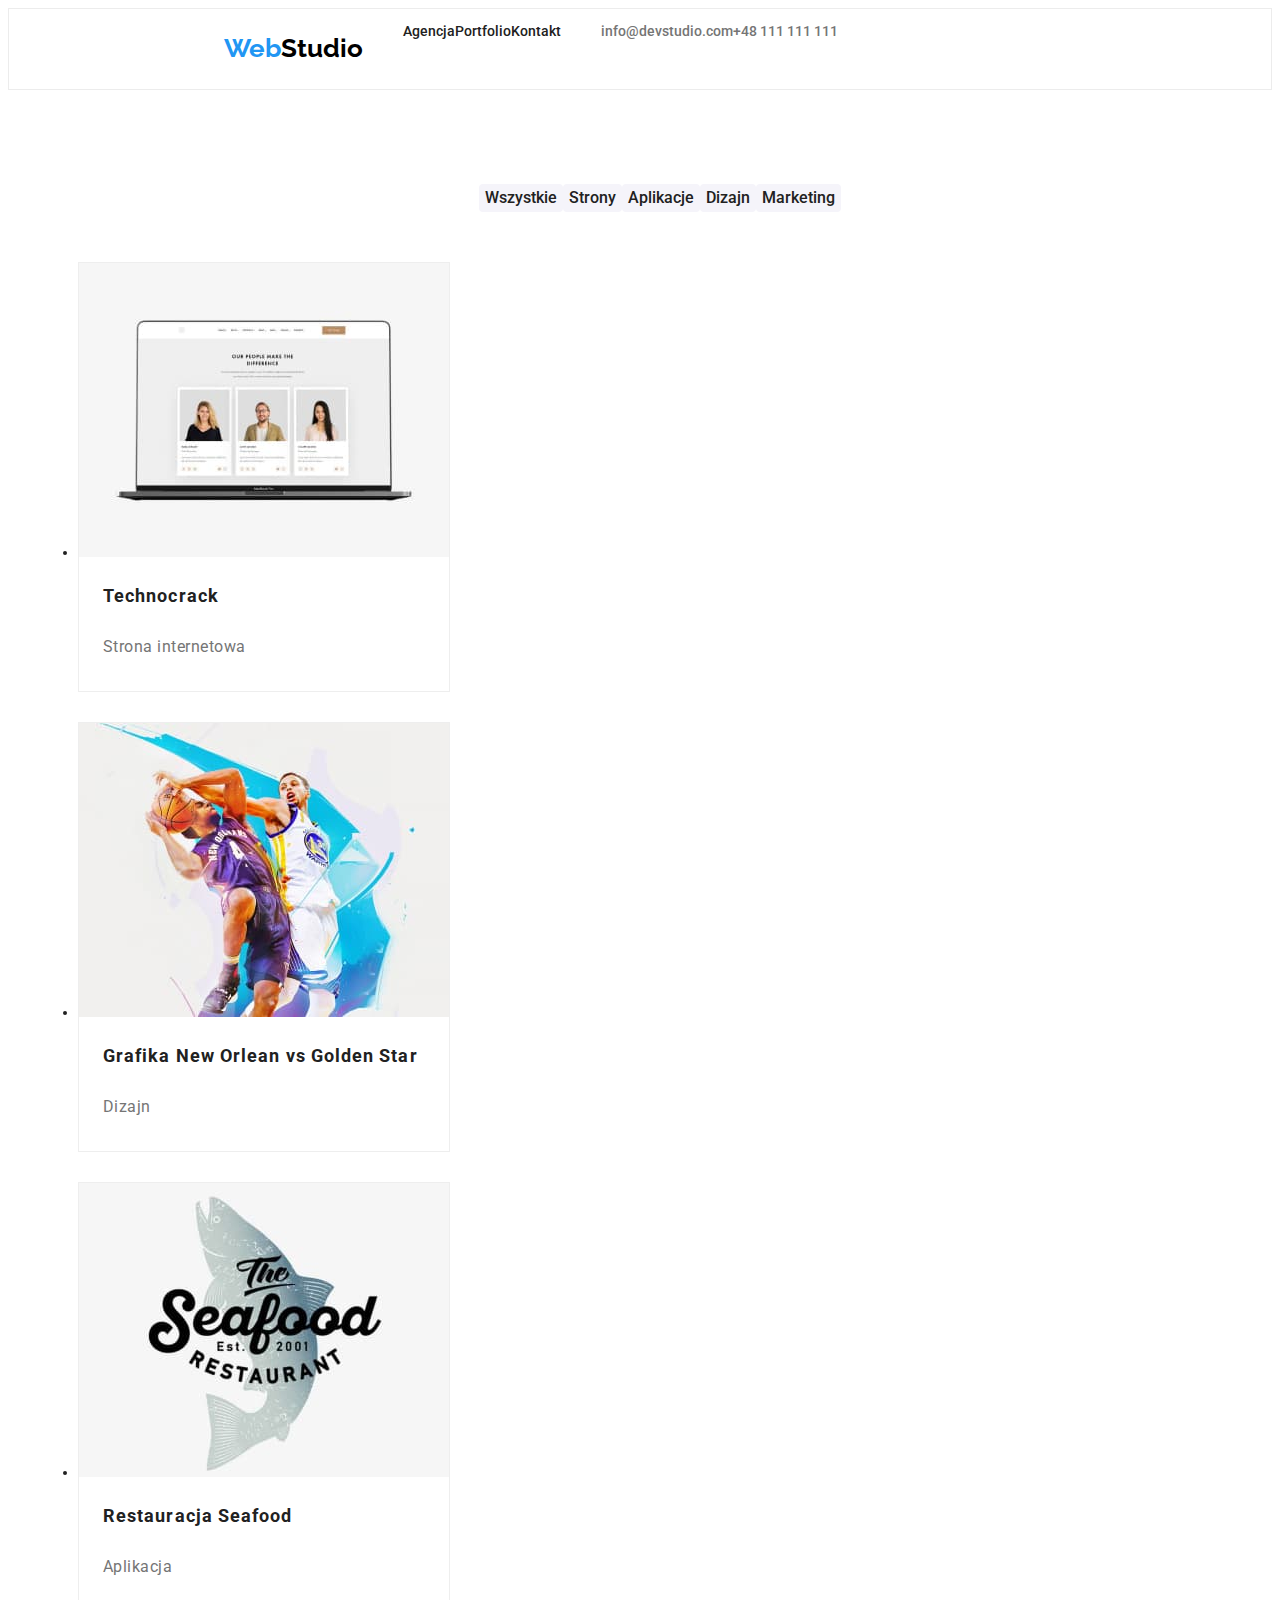
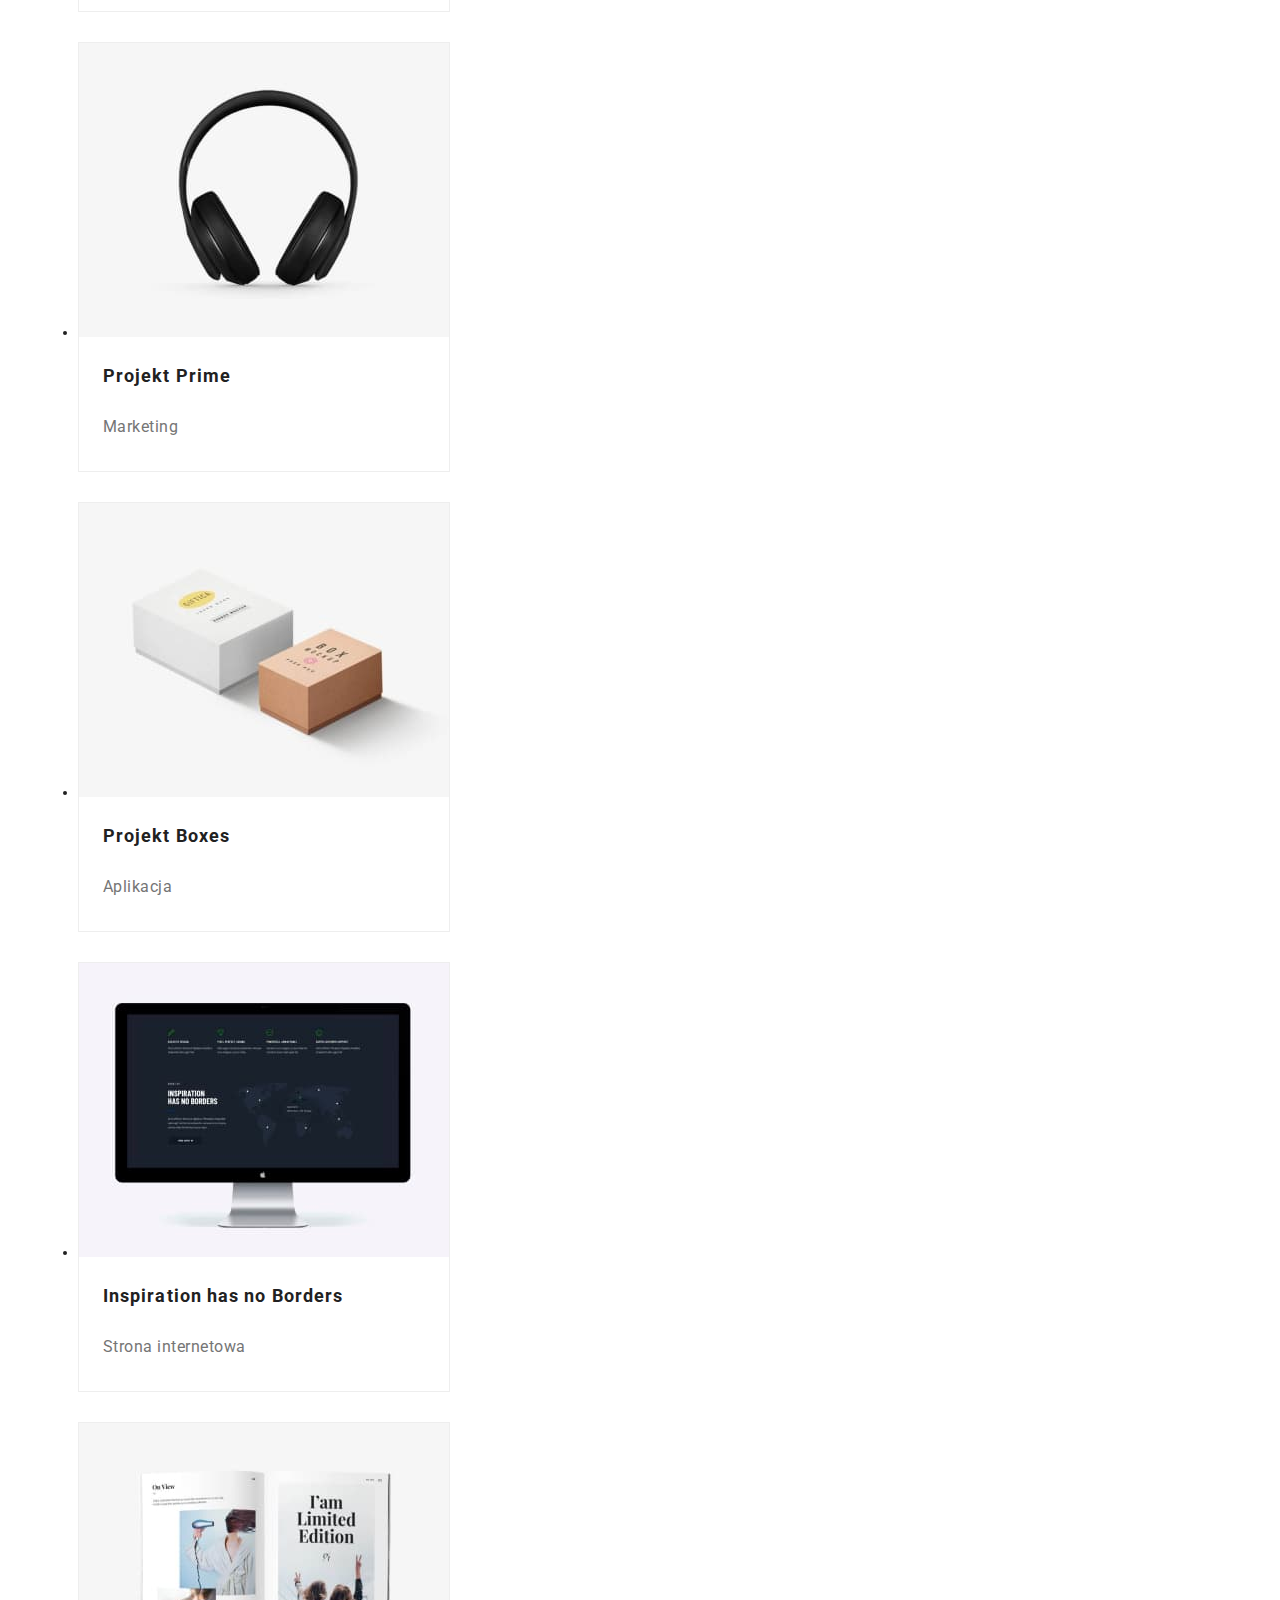
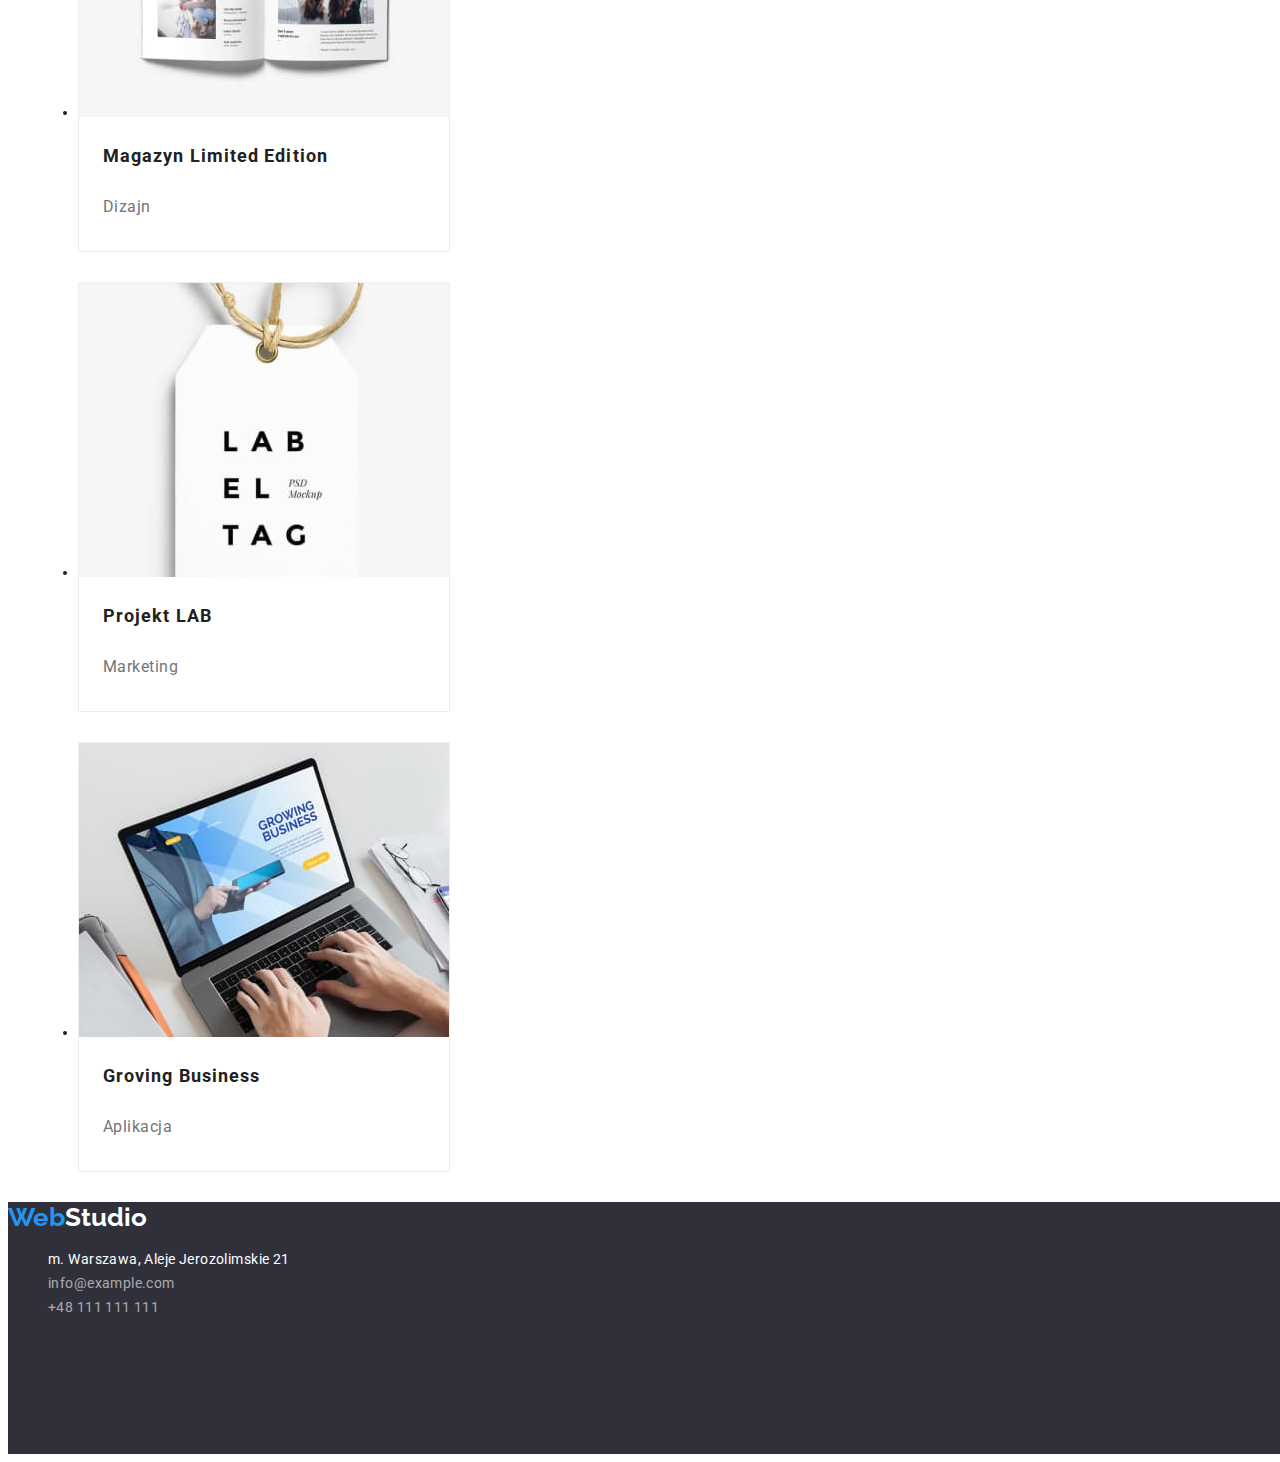
==== portfolio.html @ daec0ac6 "First commit" ====
<!DOCTYPE html>
<html lang="en">
  <head>
    <meta charset="UTF-8" />
    <meta http-equiv="X-UA-Compatible" content="IE=edge" />
    <meta name="viewport" content="width=device-width, initial-scale=1.0" />
    <title>Portfolio</title>
    <link rel="preconnect" href="https://fonts.googleapis.com" />
    <link rel="preconnect" href="https://fonts.gstatic.com" crossorigin />
    <link
      href="https://fonts.googleapis.com/css2?family=Open+Sans:wght@400;500;700;800&family=Raleway:wght@700&family=Roboto:wght@400;500;700;900&display=swap"
      rel="stylesheet"
    />
    <link rel="stylesheet" href="css/styles.css" />
  </head>
  <body>
    <header>
      <!--Logo-->
      <a href="index.html" class="logo">Web<span>Studio</span></a>
      <!--Navbar-->
      <nav class="nav-bar">
        <ul class="nav-list">
          <li><a href="index.html" class="nav-list-item">Agencja</a></li>
          <li><a href="portfolio.html" class="nav-list-item">Portfolio</a></li>
          <li><a href="#" class="nav-list-item">Kontakt</a></li>
        </ul>
      </nav>
      <!--Contact-->
      <ul class="contacts">
        <li>
          <a href="mailto:info@devstudio.com" class="cont-list-item"
            >info@devstudio.com</a
          >
        </li>
        <li>
          <a href="tel:+48111111111" class="cont-list-item">+48 111 111 111</a>
        </li>
      </ul>
    </header>
    <!-- Portfolio -->
    <main>
      <!-- Filters -->
      <section class="filters">
        <ul class="filters-list">
          <li>
            <button type="button" class="filters-button">Wszystkie</button>
          </li>
          <li>
            <button type="button" class="filters-button">Strony</button>
          </li>
          <li>
            <button type="button" class="filters-button">Aplikacje</button>
          </li>
          <li>
            <button type="button" class="filters-button">Dizajn</button>
          </li>
          <li>
            <button type="button" class="filters-button">Marketing</button>
          </li>
        </ul>
      </section>
      <!-- Pojects  -->
      <section>
        <ul>
          <li class="projects-list-item">
            <img src="images/ptf_img.jpg" alt="Technocrack" width="370" />
            <h3>Technocrack</h3>
            <p>Strona internetowa</p>
          </li>
          <li class="projects-list-item">
            <img
              src="images/ptf_img_1.jpg"
              alt="Grafika New Orlean vs Golden Star"
              width="370"
            />
            <h3>Grafika New Orlean vs Golden Star</h3>
            <p>Dizajn</p>
          </li>
          <li class="projects-list-item">
            <img
              src="images/ptf_img_2.jpg"
              alt="Restauracja Seafood"
              width="370"
            />
            <h3>Restauracja Seafood</h3>
            <p>Aplikacja</p>
          </li>
          <li class="projects-list-item">
            <img src="images/ptf_img_3.jpg" alt="Projekt Prime" width="370" />
            <h3>Projekt Prime</h3>
            <p>Marketing</p>
          </li>
          <li class="projects-list-item">
            <img src="images/ptf_img_4.jpg" alt="Projekt Boxes" width="370" />
            <h3>Projekt Boxes</h3>
            <p>Aplikacja</p>
          </li>
          <li class="projects-list-item">
            <img
              src="images/ptf_img_5.jpg"
              alt="Inspiration has no Borders"
              width="370"
            />
            <h3>Inspiration has no Borders</h3>
            <p>Strona internetowa</p>
          </li>
          <li class="projects-list-item">
            <img
              src="images/ptf_img_6.jpg"
              alt="Magazyn Limited Edition"
              width="370"
            />
            <h3>Magazyn Limited Edition</h3>
            <p>Dizajn</p>
          </li>
          <li class="projects-list-item">
            <img src="images/ptf_img_7.jpg" alt="Projekt LAB" width="370" />
            <h3>Projekt LAB</h3>
            <p>Marketing</p>
          </li>
          <li class="projects-list-item">
            <img
              src="images/ptf_img_8.jpg"
              alt="Groving Business"
              width="370"
            />
            <h3>Groving Business</h3>
            <p>Aplikacja</p>
          </li>
        </ul>
      </section>
    </main>
    <footer class="footer-contacts">
      <!--Footer logo-->
      <a href="index.html" class="footer-logo">Web<span>Studio</span></a>
      <!--Address-->
      <address>
        <ul class="footer-contacts-list">
          <li class="footer-address">m. Warszawa, Aleje Jerozolimskie 21</li>
          <li>
            <a href="mailto:info@example.com" class="footer-mail-tel"
              >info@example.com</a
            >
          </li>
          <li>
            <a href="tel:+48111111111" class="footer-mail-tel"
              >+48 111 111 111</a
            >
          </li>
        </ul>
      </address>
    </footer>
  </body>
</html>
---- css/styles.css ----
:root {
  --main-font: 'Roboto', sans-serif;
  --second-font: 'Raleway', sans-serif;
  --headline-color: #212121;
  --paragraph-color: #757575;
  --hover-color: #2196f3;
  --background-color: #e5e5e5;
}

body {
  font-size: 14px;
  font-family: var(--main-font), 'Open Sans', sans-serif;
  color: #212121;
  background: #ffffff;
}
header {
  border: 1px solid #ececec;
  display: flex;
  flex-direction: row;
  height: 80px;
}
.nav-list {
  text-decoration: none;
  list-style-type: none;
  display: flex;
  flex-direction: row;
}
.contacts {
  text-decoration: none;
  display: flex;
  flex-direction: row;
  list-style-type: none;
}
/* logo */
.logo {
  font-family: var(--second-font);
  font-weight: 700;
  font-size: 26px;
  line-height: 1.19;
  text-decoration: none;
  color: var(--hover-color);
  margin: 24px 0 25px 215px;
}
.logo span {
  color: #000000;
}
/* nav */
.nav-list-item {
  font-family: var(--main-font);
  font-weight: 500;
  font-size: 14px;
  line-height: 1.142;
  color: #212121;
  text-decoration: none;
}
.nav-list-item:hover {
  color: var(--hover-color);
}
/* contacts */
.cont-list-item {
  font-family: var(--main-font);
  font-weight: 500;
  font-size: 14px;
  line-height: 1.142;
  color: #757575;
  text-decoration: none;
}
.cont-list-item:hover,
:focus {
  color: var(--hover-color);
}
/* main */
/* filters */
.filters-list {
  display: flex;
  flex-direction: row;
  list-style-type: none;
  margin: 94px auto 50px auto;
  justify-content: center;
}
.filters-button {
  font-family: var(--main-font);
  font-weight: 500;
  font-size: 16px;
  line-height: 1.625;
  text-align: center;
  color: var(--headline-color);
  border-radius: 4px;
  border-color: #f5f4fa;
  background-color: #f5f4fa;
  border: none;
  cursor: pointer;
}
.filters-button:hover,
.filters-button:focus {
  color: #ffffff;
  background-color: var(--hover-color);
  box-shadow: 0px 2px 2px 0px #0000001f;

  box-shadow: 0px 1px 2px 0px #00000014;

  box-shadow: 0px 3px 1px 0px #0000001a;
}
/* Projects */
.projects-list-item {
  border: 1px solid #eeeeee;
  width: 370px;
  height: 404px;
  margin: 30px;
  padding-bottom: 24px;
}
.projects-list-item h3 {
  font-weight: bold;
  font-size: 18px;
  line-height: 2em;
  letter-spacing: 0.06em;
  color: var(--headline-color);
  margin-left: 24px;
}
.projects-list-item p {
  font-weight: normal;
  font-size: 16px;
  line-height: 1.875em;
  letter-spacing: 0.03em;
  color: var(--paragraph-color);
  margin-left: 24px;
}
/* Footer */

.footer-logo {
  font-family: var(--second-font);
  font-weight: 700;
  font-size: 26px;
  line-height: 1.19;
  text-decoration: none;
  color: var(--hover-color);
}
.footer-logo span {
  color: #ffffff;
}
.footer-contacts {
  background: #2f303a;
  width: 1600px;
  height: 252px;
}
.footer-contacts-list {
  list-style-type: none;
}
.footer-address {
  font-weight: normal;
  font-size: 14px;
  line-height: 1.714em;
  letter-spacing: 0.03em;
  color: #ffffff;
}
.footer-mail-tel {
  font-weight: normal;
  font-size: 14px;
  line-height: 24px;
  letter-spacing: 0.03em;
  color: rgba(255, 255, 255, 0.6);
}
.footer-address,
.footer-mail-tel {
  font-style: normal;
  text-decoration: none;
}

/* Main page */
/* Hero section */
.hero-section {
  background: #2f303a;
  font-weight: 900;
  font-size: 44px;
  line-height: 1.363;
  text-align: center;
  letter-spacing: 0.06em;
  text-transform: uppercase;

  color: #ffffff;
}
.hero-button {
  background: #2196f3;
  box-shadow: 0px 4px 4px rgba(0, 0, 0, 0.15);
  border-radius: 4px;
  width: 200px;
  height: 50px;
  border: none;
  cursor: pointer;
  font-weight: bold;
  font-size: 16px;
  line-height: 1.875;
  display: flex;
  align-items: center;
  justify-content: center;
  letter-spacing: 0.06em;
  color: #ffffff;
}
/* Our services */

.our-services-title {
  font-weight: bold;
  font-size: 14px;
  line-height: 1.142;
  letter-spacing: 0.03em;
  text-transform: uppercase;
  color: #212121;
}
.info-title {
  font-weight: bold;
  font-size: 36px;
  line-height: 42px;
  text-align: center;
  letter-spacing: 0.03em;
  color: #212121;
}
.our-team {
  background-color: #f5f4fa;
}

.our-team-title {
  font-weight: bold;
  font-size: 36px;
  line-height: 42px;
  text-align: center;
  letter-spacing: 0.03em;
  color: #212121;
}

.our-services-paragraph {
  font-weight: normal;
  font-size: 14px;
  line-height: 1.714;
  letter-spacing: 0.03em;
  color: #757575;
}
.our-team-position {
  font-size: 16px;
  line-height: 1.187;
  letter-spacing: 0.03em;
  color: #757575;
}
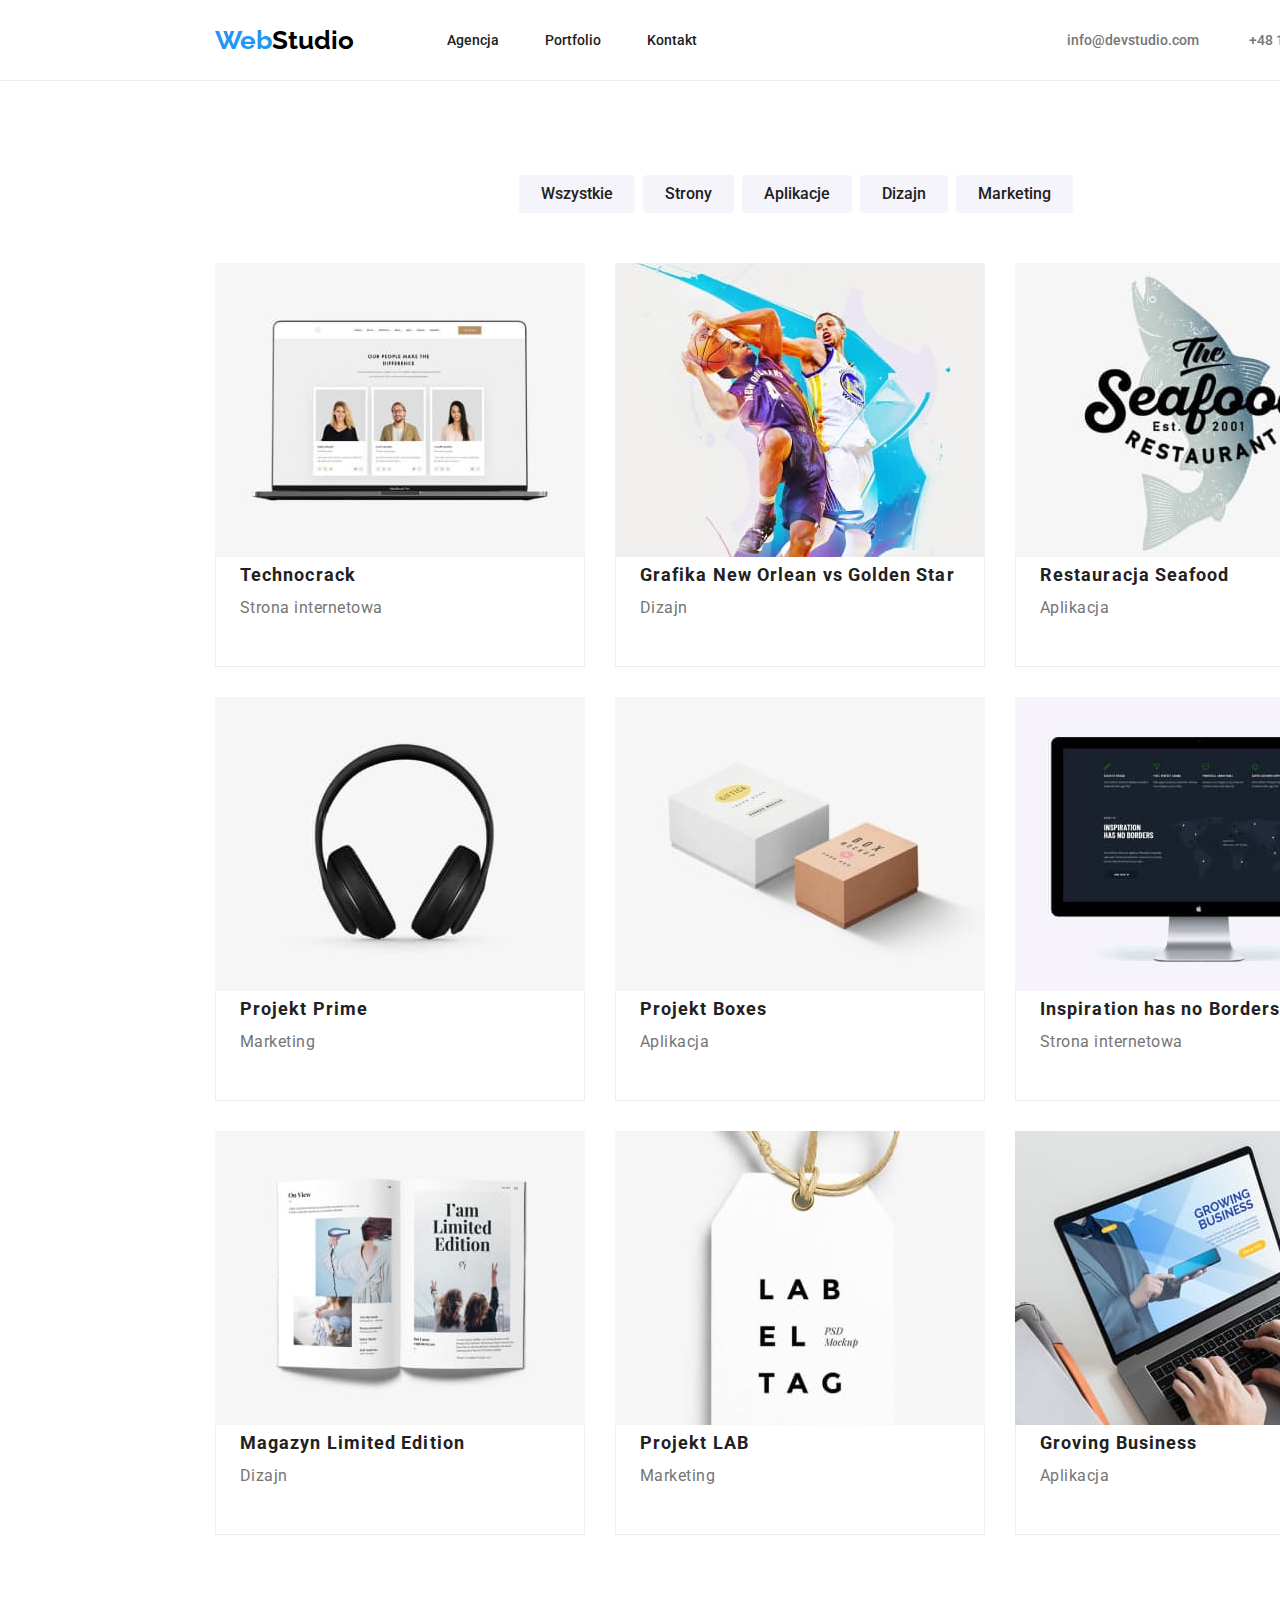
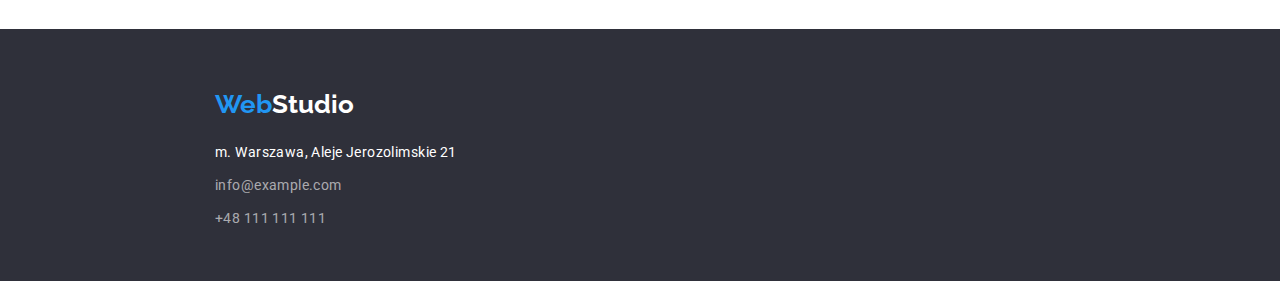
==== commit 5743a39a: "second commit" ====
--- a/portfolio.html
+++ b/portfolio.html
@@ -11,144 +11,188 @@
       href="https://fonts.googleapis.com/css2?family=Open+Sans:wght@400;500;700;800&family=Raleway:wght@700&family=Roboto:wght@400;500;700;900&display=swap"
       rel="stylesheet"
     />
+    <link
+      rel="stylesheet"
+      href="https://cdnjs.cloudflare.com/ajax/libs/modern-normalize/1.0.0/modern-normalize.min.css"
+    />
     <link rel="stylesheet" href="css/styles.css" />
   </head>
   <body>
     <header>
-      <!--Logo-->
-      <a href="index.html" class="logo">Web<span>Studio</span></a>
-      <!--Navbar-->
-      <nav class="nav-bar">
-        <ul class="nav-list">
-          <li><a href="index.html" class="nav-list-item">Agencja</a></li>
-          <li><a href="portfolio.html" class="nav-list-item">Portfolio</a></li>
-          <li><a href="#" class="nav-list-item">Kontakt</a></li>
-        </ul>
-      </nav>
-      <!--Contact-->
-      <ul class="contacts">
-        <li>
-          <a href="mailto:info@devstudio.com" class="cont-list-item"
-            >info@devstudio.com</a
-          >
-        </li>
-        <li>
-          <a href="tel:+48111111111" class="cont-list-item">+48 111 111 111</a>
-        </li>
-      </ul>
+      <div class="container">
+        <div class="header">
+          <!--Logo-->
+          <a href="index.html" class="logo">Web<span>Studio</span></a>
+          <!--Navbar-->
+          <nav class="nav-bar">
+            <ul class="nav-list">
+              <li><a href="index.html" class="nav-list-item">Agencja</a></li>
+              <li>
+                <a href="portfolio.html" class="nav-list-item">Portfolio</a>
+              </li>
+              <li><a href="#" class="nav-list-item">Kontakt</a></li>
+            </ul>
+          </nav>
+          <!--Contact-->
+          <ul class="contacts">
+            <li>
+              <a href="mailto:info@devstudio.com" class="cont-list-item"
+                >info@devstudio.com</a
+              >
+            </li>
+            <li>
+              <a href="tel:+48111111111" class="cont-list-item"
+                >+48 111 111 111</a
+              >
+            </li>
+          </ul>
+        </div>
+      </div>
     </header>
     <!-- Portfolio -->
     <main>
-      <!-- Filters -->
-      <section class="filters">
-        <ul class="filters-list">
-          <li>
-            <button type="button" class="filters-button">Wszystkie</button>
-          </li>
-          <li>
-            <button type="button" class="filters-button">Strony</button>
-          </li>
-          <li>
-            <button type="button" class="filters-button">Aplikacje</button>
-          </li>
-          <li>
-            <button type="button" class="filters-button">Dizajn</button>
-          </li>
-          <li>
-            <button type="button" class="filters-button">Marketing</button>
-          </li>
-        </ul>
-      </section>
-      <!-- Pojects  -->
-      <section>
-        <ul>
-          <li class="projects-list-item">
-            <img src="images/ptf_img.jpg" alt="Technocrack" width="370" />
-            <h3>Technocrack</h3>
-            <p>Strona internetowa</p>
-          </li>
-          <li class="projects-list-item">
-            <img
-              src="images/ptf_img_1.jpg"
-              alt="Grafika New Orlean vs Golden Star"
-              width="370"
-            />
-            <h3>Grafika New Orlean vs Golden Star</h3>
-            <p>Dizajn</p>
-          </li>
-          <li class="projects-list-item">
-            <img
-              src="images/ptf_img_2.jpg"
-              alt="Restauracja Seafood"
-              width="370"
-            />
-            <h3>Restauracja Seafood</h3>
-            <p>Aplikacja</p>
-          </li>
-          <li class="projects-list-item">
-            <img src="images/ptf_img_3.jpg" alt="Projekt Prime" width="370" />
-            <h3>Projekt Prime</h3>
-            <p>Marketing</p>
-          </li>
-          <li class="projects-list-item">
-            <img src="images/ptf_img_4.jpg" alt="Projekt Boxes" width="370" />
-            <h3>Projekt Boxes</h3>
-            <p>Aplikacja</p>
-          </li>
-          <li class="projects-list-item">
-            <img
-              src="images/ptf_img_5.jpg"
-              alt="Inspiration has no Borders"
-              width="370"
-            />
-            <h3>Inspiration has no Borders</h3>
-            <p>Strona internetowa</p>
-          </li>
-          <li class="projects-list-item">
-            <img
-              src="images/ptf_img_6.jpg"
-              alt="Magazyn Limited Edition"
-              width="370"
-            />
-            <h3>Magazyn Limited Edition</h3>
-            <p>Dizajn</p>
-          </li>
-          <li class="projects-list-item">
-            <img src="images/ptf_img_7.jpg" alt="Projekt LAB" width="370" />
-            <h3>Projekt LAB</h3>
-            <p>Marketing</p>
-          </li>
-          <li class="projects-list-item">
-            <img
-              src="images/ptf_img_8.jpg"
-              alt="Groving Business"
-              width="370"
-            />
-            <h3>Groving Business</h3>
-            <p>Aplikacja</p>
-          </li>
-        </ul>
-      </section>
+      <div class="container">
+        <!-- Filters -->
+        <div class="section">
+          <section class="filters">
+            <ul class="filters-list">
+              <li class="filters-list-item">
+                <button type="button" class="filters-button">Wszystkie</button>
+              </li>
+              <li class="filters-list-item">
+                <button type="button" class="filters-button">Strony</button>
+              </li>
+              <li class="filters-list-item">
+                <button type="button" class="filters-button">Aplikacje</button>
+              </li>
+              <li class="filters-list-item">
+                <button type="button" class="filters-button">Dizajn</button>
+              </li>
+              <li class="filters-list-item">
+                <button type="button" class="filters-button">Marketing</button>
+              </li>
+            </ul>
+          </section>
+          <!-- Pojects  -->
+          <section class="projects">
+            <ul class="projects-list">
+              <li class="projects-list-item">
+                <img src="images/ptf_img.jpg" alt="Technocrack" width="370" />
+                <div class="border">
+                  <h3>Technocrack</h3>
+                  <p>Strona internetowa</p>
+                </div>
+              </li>
+              <li class="projects-list-item">
+                <img
+                  src="images/ptf_img_1.jpg"
+                  alt="Grafika New Orlean vs Golden Star"
+                  width="370"
+                />
+                <div class="border">
+                  <h3>Grafika New Orlean vs Golden Star</h3>
+                  <p>Dizajn</p>
+                </div>
+              </li>
+              <li class="projects-list-item">
+                <img
+                  src="images/ptf_img_2.jpg"
+                  alt="Restauracja Seafood"
+                  width="370"
+                />
+                <div class="border">
+                  <h3>Restauracja Seafood</h3>
+                  <p>Aplikacja</p>
+                </div>
+              </li>
+              <li class="projects-list-item">
+                <img
+                  src="images/ptf_img_3.jpg"
+                  alt="Projekt Prime"
+                  width="370"
+                />
+                <div class="border">
+                  <h3>Projekt Prime</h3>
+                  <p>Marketing</p>
+                </div>
+              </li>
+              <li class="projects-list-item">
+                <img
+                  src="images/ptf_img_4.jpg"
+                  alt="Projekt Boxes"
+                  width="370"
+                />
+                <div class="border">
+                  <h3>Projekt Boxes</h3>
+                  <p>Aplikacja</p>
+                </div>
+              </li>
+              <li class="projects-list-item">
+                <img
+                  src="images/ptf_img_5.jpg"
+                  alt="Inspiration has no Borders"
+                  width="370"
+                />
+                <div class="border">
+                  <h3>Inspiration has no Borders</h3>
+                  <p>Strona internetowa</p>
+                </div>
+              </li>
+              <li class="projects-list-item">
+                <img
+                  src="images/ptf_img_6.jpg"
+                  alt="Magazyn Limited Edition"
+                  width="370"
+                />
+                <div class="border">
+                  <h3>Magazyn Limited Edition</h3>
+                  <p>Dizajn</p>
+                </div>
+              </li>
+              <li class="projects-list-item">
+                <img src="images/ptf_img_7.jpg" alt="Projekt LAB" width="370" />
+                <div class="border">
+                  <h3>Projekt LAB</h3>
+                  <p>Marketing</p>
+                </div>
+              </li>
+              <li class="projects-list-item">
+                <img
+                  src="images/ptf_img_8.jpg"
+                  alt="Groving Business"
+                  width="370"
+                />
+                <div class="border">
+                  <h3>Groving Business</h3>
+                  <p>Aplikacja</p>
+                </div>
+              </li>
+            </ul>
+          </section>
+        </div>
+      </div>
     </main>
     <footer class="footer-contacts">
-      <!--Footer logo-->
-      <a href="index.html" class="footer-logo">Web<span>Studio</span></a>
-      <!--Address-->
-      <address>
-        <ul class="footer-contacts-list">
-          <li class="footer-address">m. Warszawa, Aleje Jerozolimskie 21</li>
-          <li>
-            <a href="mailto:info@example.com" class="footer-mail-tel"
-              >info@example.com</a
-            >
-          </li>
-          <li>
-            <a href="tel:+48111111111" class="footer-mail-tel"
-              >+48 111 111 111</a
-            >
-          </li>
-        </ul>
-      </address>
+      <div class="container">
+        <!--Footer logo-->
+        <a href="index.html" class="footer-logo">Web<span>Studio</span></a>
+        <!--Address-->
+        <address>
+          <ul class="footer-contacts-list">
+            <li class="footer-address">m. Warszawa, Aleje Jerozolimskie 21</li>
+            <li class="footer-contacts-list-item">
+              <a href="mailto:info@example.com" class="footer-mail-tel"
+                >info@example.com</a
+              >
+            </li>
+            <li class="footer-contacts-list-item">
+              <a href="tel:+48111111111" class="footer-mail-tel"
+                >+48 111 111 111</a
+              >
+            </li>
+          </ul>
+        </address>
+      </div>
     </footer>
   </body>
 </html>
--- a/css/styles.css
+++ b/css/styles.css
@@ -13,23 +13,94 @@
   color: #212121;
   background: #ffffff;
 }
+.container {
+  width: 1200px;
+  padding: 0 15px;
+  margin: 0 200px;
+}
+.section {
+  padding-top: 94px;
+  padding-bottom: 94px;
+}
+h1,
+h2,
+h3,
+p,
+ul,
+li {
+  margin: 0 0;
+  list-style: none;
+}
+ul {
+  padding: 0;
+}
 header {
-  border: 1px solid #ececec;
-  display: flex;
-  flex-direction: row;
+  border-bottom: 1px solid #ececec;
+}
+.header {
+  display: flex;
+  align-items: center;
+  justify-content: start;
   height: 80px;
 }
+.nav-bar {
+  display: flex;
+  flex-direction: row;
+  align-items: center;
+  justify-content: start;
+  margin-right: 324px;
+}
+.contacts-nav {
+  display: flex;
+  flex-direction: row;
+  align-items: center;
+  justify-content: end;
+}
+.contacts li:not(:last-child) {
+  margin-right: 50px;
+  flex-wrap: nowrap;
+}
+/* nav */
 .nav-list {
   text-decoration: none;
   list-style-type: none;
   display: flex;
   flex-direction: row;
 }
+.nav-list-item {
+  margin-right: 46px;
+}
+.nav-list-item {
+  font-family: var(--main-font);
+  font-weight: 500;
+  font-size: 14px;
+  line-height: 1.142;
+  color: #212121;
+  text-decoration: none;
+}
+.nav-list-item:hover {
+  color: var(--hover-color);
+}
+
+/* contacts */
 .contacts {
   text-decoration: none;
   display: flex;
   flex-direction: row;
   list-style-type: none;
+}
+
+.cont-list-item {
+  font-family: var(--main-font);
+  font-weight: 500;
+  font-size: 14px;
+  line-height: 1.142;
+  color: #757575;
+  text-decoration: none;
+}
+.cont-list-item:hover,
+:focus {
+  color: var(--hover-color);
 }
 /* logo */
 .logo {
@@ -39,45 +110,28 @@
   line-height: 1.19;
   text-decoration: none;
   color: var(--hover-color);
-  margin: 24px 0 25px 215px;
+  margin-right: 93px;
 }
 .logo span {
   color: #000000;
 }
-/* nav */
-.nav-list-item {
-  font-family: var(--main-font);
-  font-weight: 500;
-  font-size: 14px;
-  line-height: 1.142;
-  color: #212121;
-  text-decoration: none;
-}
-.nav-list-item:hover {
-  color: var(--hover-color);
-}
-/* contacts */
-.cont-list-item {
-  font-family: var(--main-font);
-  font-weight: 500;
-  font-size: 14px;
-  line-height: 1.142;
-  color: #757575;
-  text-decoration: none;
-}
-.cont-list-item:hover,
-:focus {
-  color: var(--hover-color);
-}
+
 /* main */
 /* filters */
+.filters {
+  padding-bottom: 50px;
+}
 .filters-list {
   display: flex;
   flex-direction: row;
   list-style-type: none;
-  margin: 94px auto 50px auto;
   justify-content: center;
 }
+.filters-list-item {
+  margin-right: 8px;
+  margin-left: 0;
+}
+
 .filters-button {
   font-family: var(--main-font);
   font-weight: 500;
@@ -90,6 +144,7 @@
   background-color: #f5f4fa;
   border: none;
   cursor: pointer;
+  padding: 6px 22px;
 }
 .filters-button:hover,
 .filters-button:focus {
@@ -102,13 +157,32 @@
   box-shadow: 0px 3px 1px 0px #0000001a;
 }
 /* Projects */
+.projects-list {
+  list-style-type: none;
+  display: flex;
+  flex-direction: row;
+  flex-wrap: wrap;
+  margin-left: -30px;
+  margin-bottom: -30px;
+}
 .projects-list-item {
-  border: 1px solid #eeeeee;
   width: 370px;
   height: 404px;
-  margin: 30px;
-  padding-bottom: 24px;
-}
+  margin-left: 30px;
+  margin-bottom: 30px;
+  flex-basis: calc(100% / 3 - 30px);
+}
+.projects-list-item img {
+  display: block;
+}
+.border {
+  border-right: 1px solid #eeeeee;
+  border-bottom: 1px solid #eeeeee;
+  border-left: 1px solid #eeeeee;
+  width: 370px;
+  height: 110px;
+}
+
 .projects-list-item h3 {
   font-weight: bold;
   font-size: 18px;
@@ -142,9 +216,11 @@
   background: #2f303a;
   width: 1600px;
   height: 252px;
+  padding-top: 60px;
 }
 .footer-contacts-list {
   list-style-type: none;
+  margin-top: 20px;
 }
 .footer-address {
   font-weight: normal;
@@ -164,20 +240,18 @@
 .footer-mail-tel {
   font-style: normal;
   text-decoration: none;
+}
+.footer-address,
+.footer-contacts-list-item {
+  margin-bottom: 9px;
 }
 
 /* Main page */
 /* Hero section */
 .hero-section {
   background: #2f303a;
-  font-weight: 900;
-  font-size: 44px;
-  line-height: 1.363;
-  text-align: center;
-  letter-spacing: 0.06em;
-  text-transform: uppercase;
-
-  color: #ffffff;
+  height: 600px;
+  width: 1600px;
 }
 .hero-button {
   background: #2196f3;
@@ -190,14 +264,43 @@
   font-weight: bold;
   font-size: 16px;
   line-height: 1.875;
-  display: flex;
-  align-items: center;
+  letter-spacing: 0.06em;
+  color: #ffffff;
+  margin-top: 30px;
+}
+.hero-header {
+  font-family: Roboto;
+  font-style: normal;
+  font-weight: 900;
+  font-size: 29px;
+  line-height: 60px;
+  text-align: center;
+  letter-spacing: 0.06em;
+  text-transform: uppercase;
+  height: 120px;
+  width: 696px;
+  color: #ffffff;
+}
+.hero {
+  /* margin-top: 200px;
+  margin: auto auto;
+  display: flex;
+  align-content: center;
   justify-content: center;
-  letter-spacing: 0.06em;
-  color: #ffffff;
+  flex-wrap: wrap; */
+  text-align: center;
+  padding: 200px 452px;
 }
 /* Our services */
 
+.our-services-list,
+.info-list,
+.our-team-list {
+  display: flex;
+  flex-direction: row;
+  justify-content: space-between;
+}
+
 .our-services-title {
   font-weight: bold;
   font-size: 14px;
@@ -205,7 +308,9 @@
   letter-spacing: 0.03em;
   text-transform: uppercase;
   color: #212121;
-}
+  margin-bottom: 10px;
+}
+
 .info-title {
   font-weight: bold;
   font-size: 36px;
@@ -213,9 +318,17 @@
   text-align: center;
   letter-spacing: 0.03em;
   color: #212121;
+  margin-bottom: 50px;
+}
+
+.info-list-item:not(:last-child) {
+  margin-right: 30px;
 }
 .our-team {
   background-color: #f5f4fa;
+  padding-top: 94px;
+  padding-bottom: 94px;
+  width: 1600px;
 }
 
 .our-team-title {
@@ -225,6 +338,16 @@
   text-align: center;
   letter-spacing: 0.03em;
   color: #212121;
+  margin-bottom: 50px;
+}
+
+.our-team-list-item {
+  background: #ffffff;
+  /* material shadow v1 */
+
+  box-shadow: 0px 1px 3px rgba(0, 0, 0, 0.12), 0px 1px 1px rgba(0, 0, 0, 0.14),
+    0px 2px 1px rgba(0, 0, 0, 0.2);
+  border-radius: 0px 0px 4px 4px;
 }
 
 .our-services-paragraph {
@@ -234,9 +357,25 @@
   letter-spacing: 0.03em;
   color: #757575;
 }
+.our-team-name {
+  font-family: Roboto;
+  font-style: normal;
+  font-weight: 500;
+  font-size: 16px;
+  line-height: 19px;
+  text-align: center;
+  letter-spacing: 0.03em;
+
+  color: #212121;
+
+  margin-top: 30px;
+}
 .our-team-position {
   font-size: 16px;
   line-height: 1.187;
   letter-spacing: 0.03em;
   color: #757575;
-}
+  margin-bottom: 30px;
+  margin-top: 10px;
+  text-align: center;
+}
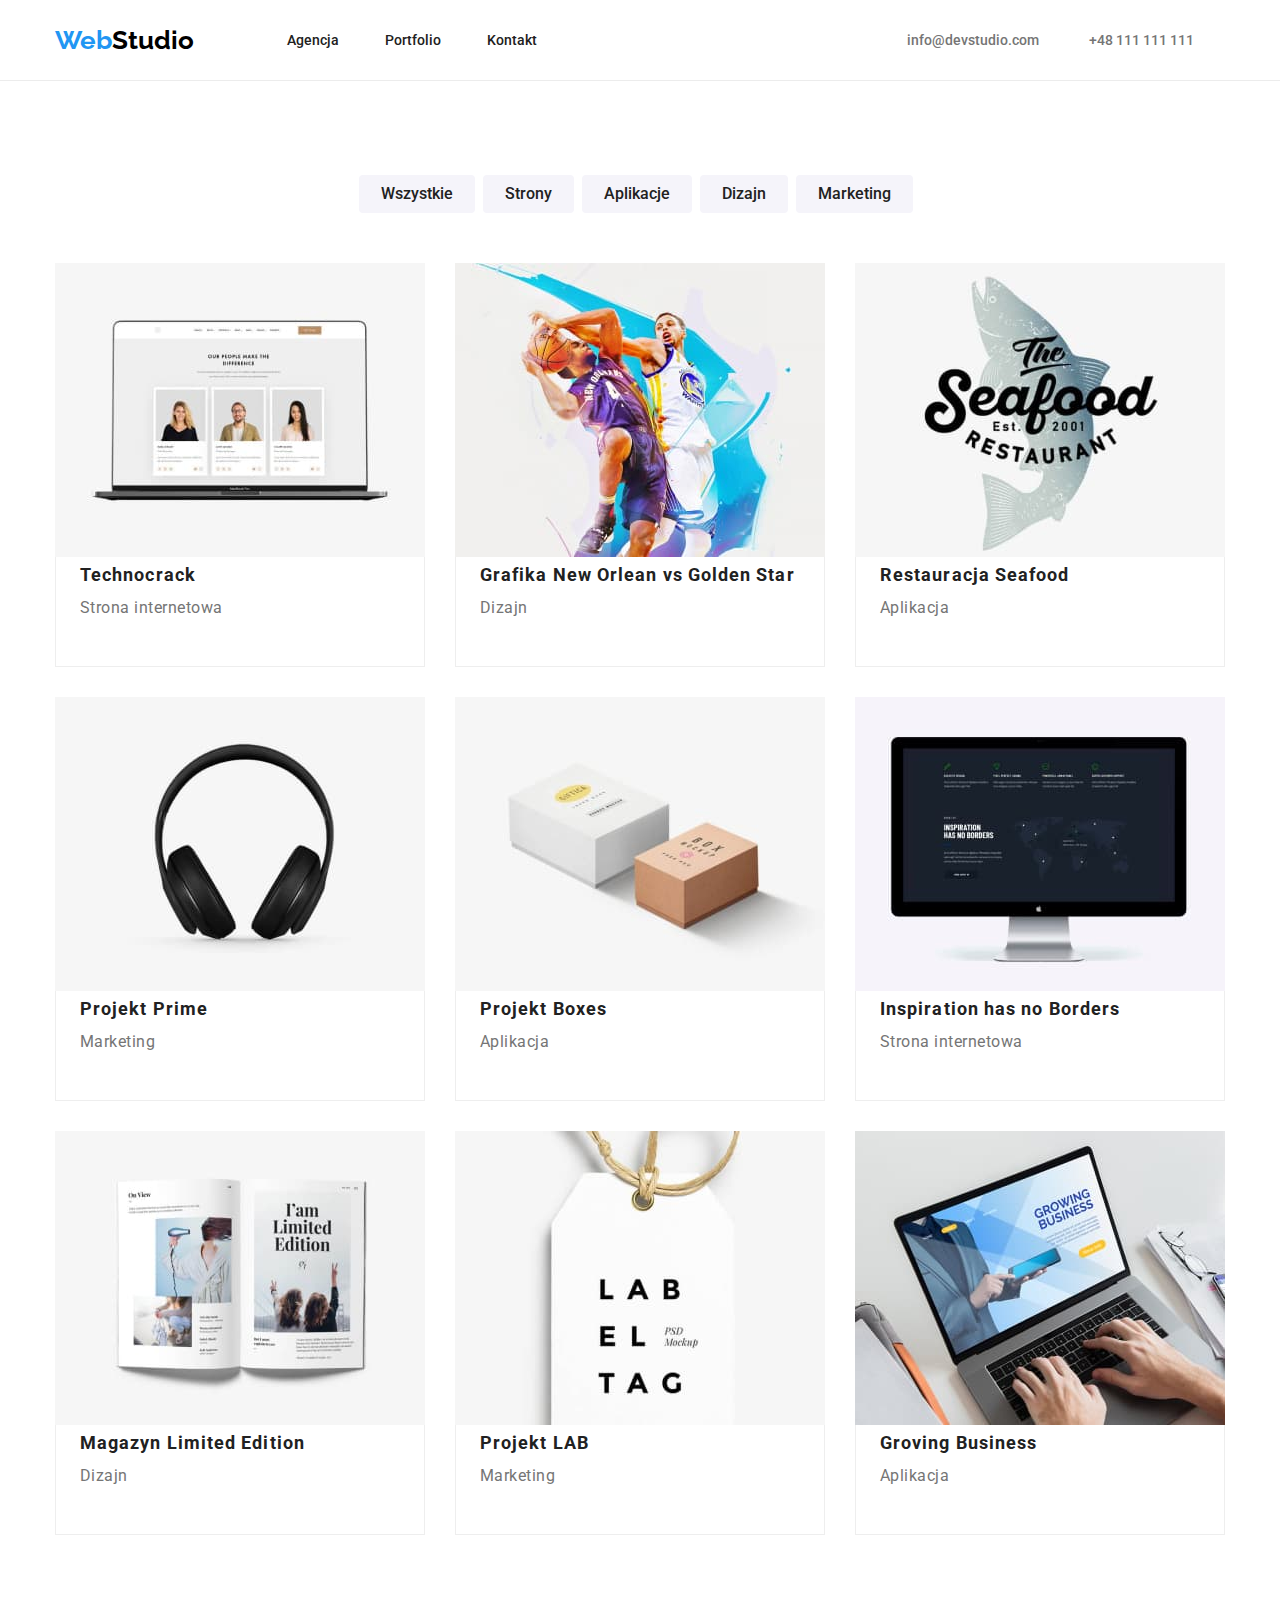
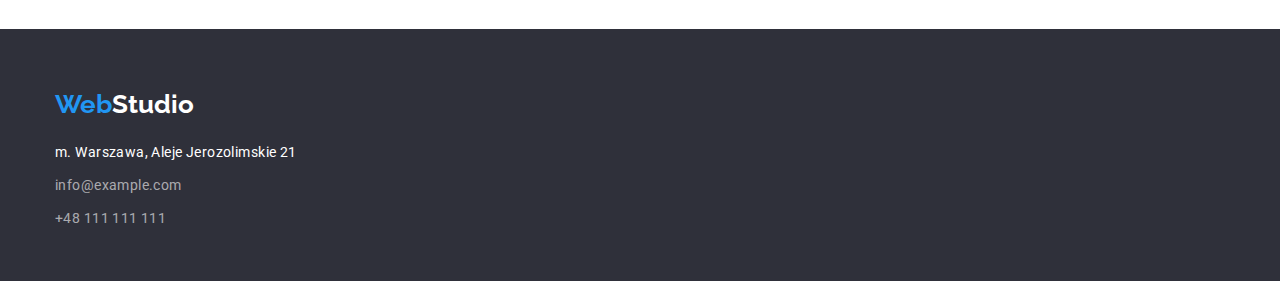
==== commit 13eeae75: "last commit" ====
--- a/portfolio.html
+++ b/portfolio.html
@@ -49,12 +49,12 @@
         </div>
       </div>
     </header>
-    <!-- Portfolio -->
     <main>
-      <div class="container">
-        <!-- Filters -->
-        <div class="section">
-          <section class="filters">
+      <!-- Portfolio -->
+      <!-- Filters -->
+      <div class="section">
+        <section class="filters">
+          <div class="container">
             <ul class="filters-list">
               <li class="filters-list-item">
                 <button type="button" class="filters-button">Wszystkie</button>
@@ -72,9 +72,11 @@
                 <button type="button" class="filters-button">Marketing</button>
               </li>
             </ul>
-          </section>
-          <!-- Pojects  -->
-          <section class="projects">
+          </div>
+        </section>
+        <!-- Pojects  -->
+        <section class="projects">
+          <div class="container">
             <ul class="projects-list">
               <li class="projects-list-item">
                 <img src="images/ptf_img.jpg" alt="Technocrack" width="370" />
@@ -168,8 +170,8 @@
                 </div>
               </li>
             </ul>
-          </section>
-        </div>
+          </div>
+        </section>
       </div>
     </main>
     <footer class="footer-contacts">
--- a/css/styles.css
+++ b/css/styles.css
@@ -16,7 +16,7 @@
 .container {
   width: 1200px;
   padding: 0 15px;
-  margin: 0 200px;
+  margin: 0 auto;
 }
 .section {
   padding-top: 94px;
@@ -214,7 +214,6 @@
 }
 .footer-contacts {
   background: #2f303a;
-  width: 1600px;
   height: 252px;
   padding-top: 60px;
 }
@@ -251,7 +250,9 @@
 .hero-section {
   background: #2f303a;
   height: 600px;
-  width: 1600px;
+  display: flex;
+  align-items: center;
+  justify-content: center;
 }
 .hero-button {
   background: #2196f3;
@@ -282,14 +283,9 @@
   color: #ffffff;
 }
 .hero {
-  /* margin-top: 200px;
-  margin: auto auto;
-  display: flex;
-  align-content: center;
-  justify-content: center;
-  flex-wrap: wrap; */
-  text-align: center;
-  padding: 200px 452px;
+  display: flex;
+  flex-direction: column;
+  align-items: center;
 }
 /* Our services */
 
@@ -328,7 +324,6 @@
   background-color: #f5f4fa;
   padding-top: 94px;
   padding-bottom: 94px;
-  width: 1600px;
 }
 
 .our-team-title {
